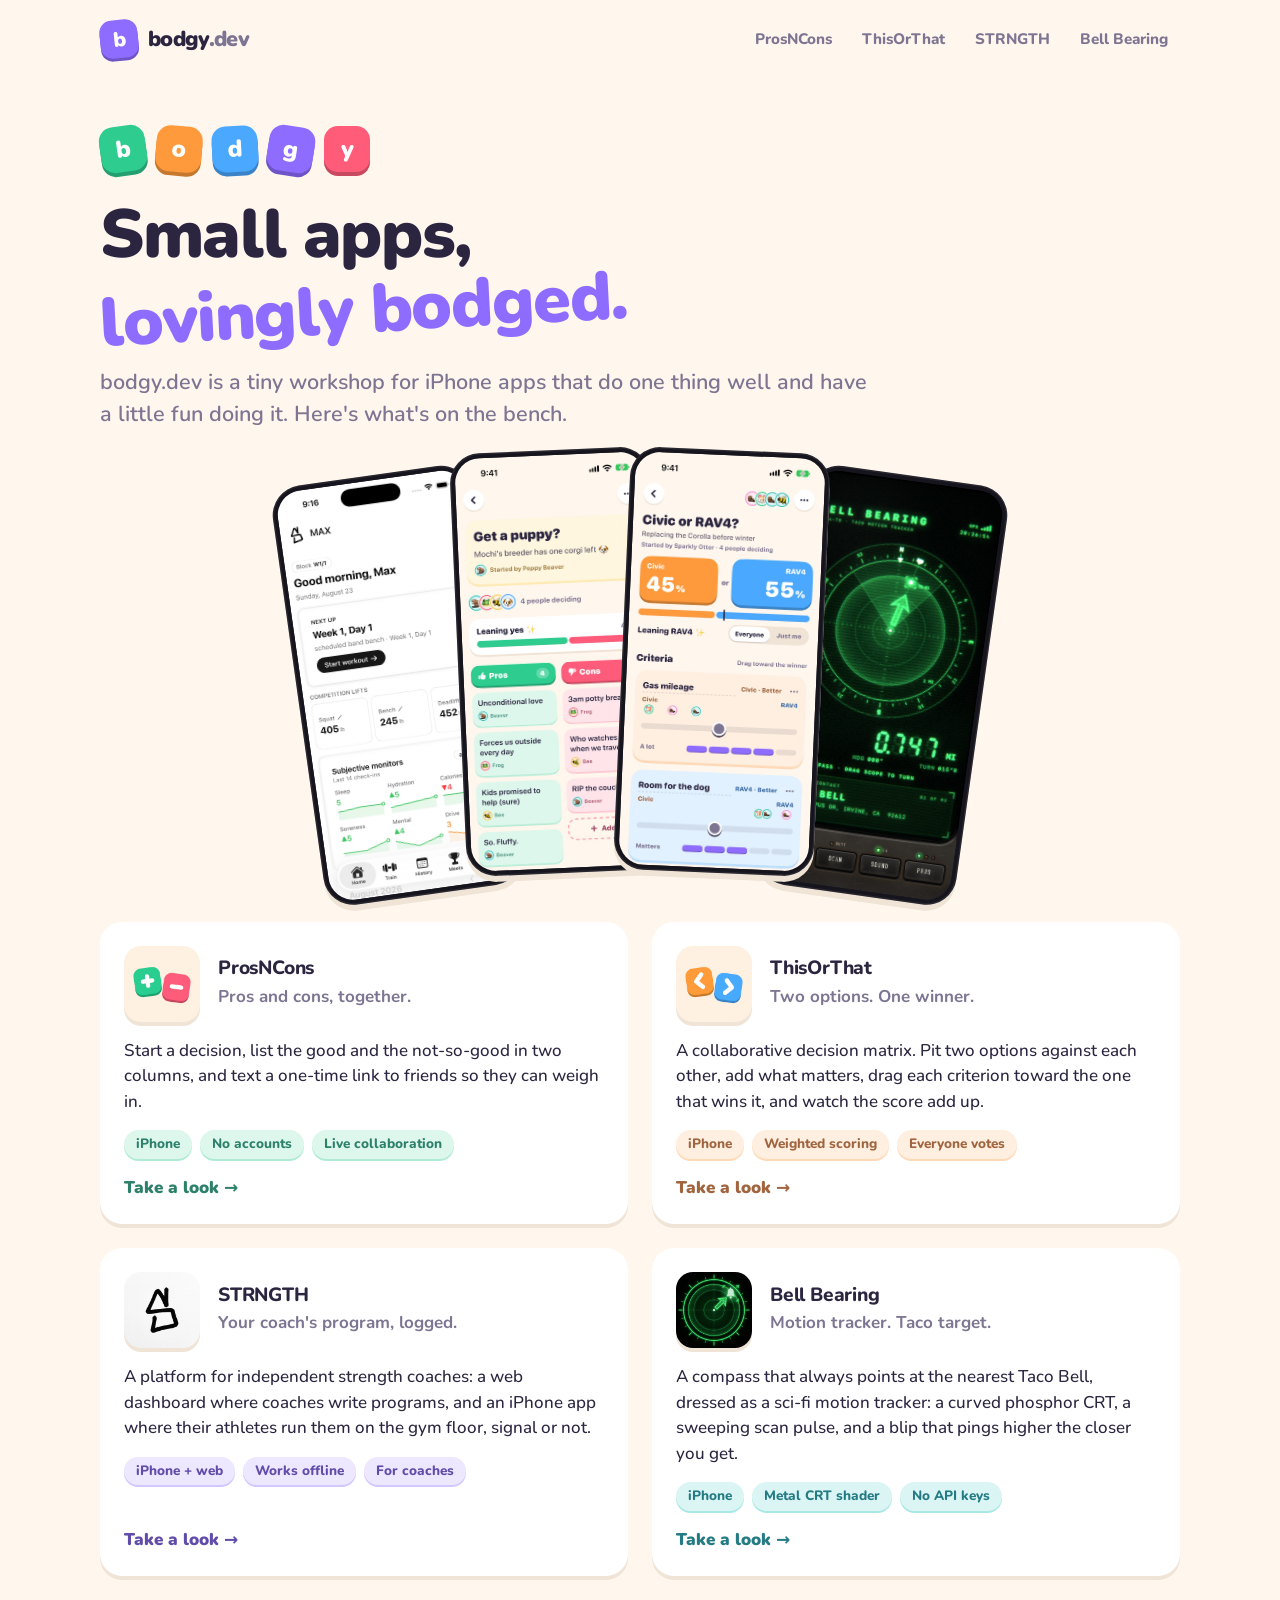
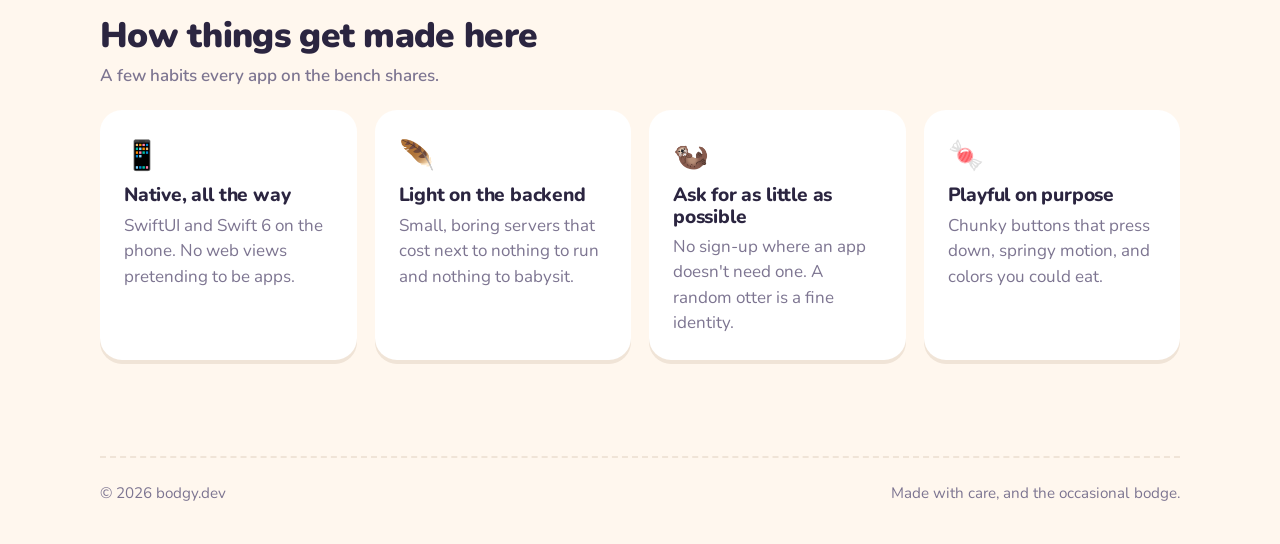
==== index.html @ c524fe6d "Build bodgy.dev: a portfolio for ProsNCons, ThisOrThat, STRNGTH and Bell Bearing A static site for G" ====
<!doctype html>
<html lang="en">
<head>
  <meta charset="utf-8">
  <meta name="viewport" content="width=device-width, initial-scale=1">
  <title>bodgy.dev — small apps, lovingly bodged</title>
  <meta name="description" content="bodgy.dev makes small, playful iPhone apps: ProsNCons, ThisOrThat, STRNGTH and Bell Bearing.">
  <meta name="theme-color" content="#FFF7EE" media="(prefers-color-scheme: light)">
  <meta name="theme-color" content="#17151F" media="(prefers-color-scheme: dark)">
  <meta property="og:title" content="bodgy.dev">
  <meta property="og:description" content="Small apps, lovingly bodged.">
  <meta property="og:url" content="https://bodgy.dev/">
  <link rel="icon" href="/favicon.svg" type="image/svg+xml">
  <link rel="preconnect" href="https://fonts.googleapis.com">
  <link rel="preconnect" href="https://fonts.gstatic.com" crossorigin>
  <link rel="stylesheet" href="https://fonts.googleapis.com/css2?family=Nunito:wght@500;600;700;800;900&display=swap">
  <link rel="stylesheet" href="/assets/site.css">
</head>
<body>
  <header class="site-header">
    <div class="wrap">
      <a class="wordmark" href="/" aria-label="bodgy.dev home"><span class="mark" aria-hidden="true">b</span><span>bodgy<span class="tld">.dev</span></span></a>
      <nav class="nav" aria-label="Products">
        <a href="/prosncons/">ProsNCons</a>
        <a href="/thisorthat/">ThisOrThat</a>
        <a href="/strngth/">STRNGTH</a>
        <a href="/bellbearing/">Bell Bearing</a>
      </nav>
    </div>
  </header>

  <main>
    <section class="hero wrap">
      <div class="tiles" aria-hidden="true">
        <span class="tint-mint">b</span>
        <span class="tint-tangerine">o</span>
        <span class="tint-sky">d</span>
        <span class="tint-grape">g</span>
        <span class="tint-strawberry">y</span>
      </div>
      <h1>Small apps,<br><span class="squiggle">lovingly bodged.</span></h1>
      <p class="lede">bodgy.dev is a tiny workshop for iPhone apps that do one thing well and have a little fun doing it. Here's what's on the bench.</p>
      <div class="fan" aria-hidden="true">
        <a href="/strngth/" tabindex="-1"><div class="phone"><img src="/assets/shots/strngth-1.jpg" alt="" width="800" height="1731"></div></a>
        <a href="/prosncons/" tabindex="-1"><div class="phone"><img src="/assets/shots/prosncons-1.jpg" alt="" width="797" height="1734"></div></a>
        <a href="/thisorthat/" tabindex="-1"><div class="phone"><img src="/assets/shots/thisorthat-1.jpg" alt="" width="797" height="1734"></div></a>
        <a href="/bellbearing/" tabindex="-1"><div class="phone"><img src="/assets/shots/bellbearing-1.jpg" alt="" width="797" height="1734"></div></a>
      </div>
    </section>

    <section class="wrap" aria-labelledby="apps-heading">
      <h2 id="apps-heading" class="sr-only">Apps</h2>
      <div class="grid">
        <a class="card product-card tint-mint" href="/prosncons/">
          <div class="top">
            <img class="app-icon" src="/assets/icons/prosncons.png" alt="" width="76" height="76">
            <div>
              <h3>ProsNCons</h3>
              <p class="tagline">Pros and cons, together.</p>
            </div>
          </div>
          <p class="blurb">Start a decision, list the good and the not-so-good in two columns, and text a one-time link to friends so they can weigh in.</p>
          <div class="chips"><span class="chip">iPhone</span><span class="chip">No accounts</span><span class="chip">Live collaboration</span></div>
          <span class="more">Take a look <span class="arrow">→</span></span>
        </a>

        <a class="card product-card tint-tangerine" href="/thisorthat/">
          <div class="top">
            <img class="app-icon" src="/assets/icons/thisorthat.png" alt="" width="76" height="76">
            <div>
              <h3>ThisOrThat</h3>
              <p class="tagline">Two options. One winner.</p>
            </div>
          </div>
          <p class="blurb">A collaborative decision matrix. Pit two options against each other, add what matters, drag each criterion toward the one that wins it, and watch the score add up.</p>
          <div class="chips"><span class="chip">iPhone</span><span class="chip">Weighted scoring</span><span class="chip">Everyone votes</span></div>
          <span class="more">Take a look <span class="arrow">→</span></span>
        </a>

        <a class="card product-card tint-grape" href="/strngth/">
          <div class="top">
            <img class="app-icon" src="/assets/icons/strngth.png" alt="" width="76" height="76">
            <div>
              <h3>STRNGTH</h3>
              <p class="tagline">Your coach's program, logged.</p>
            </div>
          </div>
          <p class="blurb">A platform for independent strength coaches: a web dashboard where coaches write programs, and an iPhone app where their athletes run them on the gym floor, signal or not.</p>
          <div class="chips"><span class="chip">iPhone + web</span><span class="chip">Works offline</span><span class="chip">For coaches</span></div>
          <span class="more">Take a look <span class="arrow">→</span></span>
        </a>

        <a class="card product-card tint-lagoon" href="/bellbearing/">
          <div class="top">
            <img class="app-icon" src="/assets/icons/bellbearing.png" alt="" width="76" height="76">
            <div>
              <h3>Bell Bearing</h3>
              <p class="tagline">Motion tracker. Taco target.</p>
            </div>
          </div>
          <p class="blurb">A compass that always points at the nearest Taco Bell, dressed as a sci-fi motion tracker: a curved phosphor CRT, a sweeping scan pulse, and a blip that pings higher the closer you get.</p>
          <div class="chips"><span class="chip">iPhone</span><span class="chip">Metal CRT shader</span><span class="chip">No API keys</span></div>
          <span class="more">Take a look <span class="arrow">→</span></span>
        </a>
      </div>
    </section>

    <section class="section wrap" aria-labelledby="how-heading">
      <div class="section-head">
        <h2 id="how-heading">How things get made here</h2>
        <p>A few habits every app on the bench shares.</p>
      </div>
      <div class="about">
        <div class="card">
          <span class="emoji" aria-hidden="true">📱</span>
          <h3>Native, all the way</h3>
          <p class="soft">SwiftUI and Swift 6 on the phone. No web views pretending to be apps.</p>
        </div>
        <div class="card">
          <span class="emoji" aria-hidden="true">🪶</span>
          <h3>Light on the backend</h3>
          <p class="soft">Small, boring servers that cost next to nothing to run and nothing to babysit.</p>
        </div>
        <div class="card">
          <span class="emoji" aria-hidden="true">🦦</span>
          <h3>Ask for as little as possible</h3>
          <p class="soft">No sign-up where an app doesn't need one. A random otter is a fine identity.</p>
        </div>
        <div class="card">
          <span class="emoji" aria-hidden="true">🍬</span>
          <h3>Playful on purpose</h3>
          <p class="soft">Chunky buttons that press down, springy motion, and colors you could eat.</p>
        </div>
      </div>
    </section>
  </main>

  <footer class="site-footer">
    <div class="wrap">
      <span>© 2026 bodgy.dev</span>
      <span>Made with care, and the occasional bodge.</span>
    </div>
  </footer>
</body>
</html>
---- assets/site.css ----
/*
  bodgy.dev — the ProsNCons design system, on the web.

  Flat, candy-colored, a little chunky. Everything sits on a warm cream page
  (deep plum at night) and "solid" surfaces get a darker edge underneath
  instead of a shadow. Values mirror ios/ProsNCons/Design/Theme.swift.
*/

:root {
  --page: #FFF7EE;
  --surface: #FFFFFF;
  --surface-edge: #F0E4D7;
  --ink: #2B2540;
  --ink-soft: #7D7591;

  --strawberry: #FF5C7A; --strawberry-edge: #C7485F; --strawberry-soft: #FFE5EA; --strawberry-soft-edge: #FFC1CC; --strawberry-ink: #A04360;
  --tangerine: #FF9A3C;  --tangerine-edge: #C7782F;  --tangerine-soft: #FFEFE0;  --tangerine-soft-edge: #FFD9B5;  --tangerine-ink: #A0653E;
  --lemon: #FFC53D;      --lemon-edge: #C79A30;      --lemon-soft: #FFF6E0;      --lemon-soft-edge: #FFE9B5;      --lemon-ink: #A07D3E;
  --mint: #2ECC8F;       --mint-edge: #249F70;       --mint-soft: #DEF7ED;       --mint-soft-edge: #B0ECD4;       --mint-ink: #2D816B;
  --lagoon: #1FC2BC;     --lagoon-edge: #189793;     --lagoon-soft: #DBF5F4;     --lagoon-soft-edge: #AAE8E6;     --lagoon-ink: #247B84;
  --sky: #4AA8FF;        --sky-edge: #3A83C7;        --sky-soft: #E2F1FF;        --sky-soft-edge: #BADEFF;        --sky-ink: #3C6DA9;
  --grape: #8E6CFF;      --grape-edge: #6F54C7;      --grape-soft: #EDE7FF;      --grape-soft-edge: #D4C7FF;      --grape-ink: #614CA9;
  --bubblegum: #FF7EC8;  --bubblegum-edge: #C7629C;  --bubblegum-soft: #FFEAF6;  --bubblegum-soft-edge: #FFCEEA;  --bubblegum-ink: #A0568B;

  --font: ui-rounded, "SF Pro Rounded", "Nunito", system-ui, -apple-system, sans-serif;
  --springy: cubic-bezier(.34, 1.56, .64, 1);
  --radius: 22px;
  --depth: 4px;
  color-scheme: light dark;
}

@media (prefers-color-scheme: dark) {
  :root {
    --page: #17151F;
    --surface: #25222F;
    --surface-edge: #0E0C14;
    --ink: #F5F2FA;
    --ink-soft: #A9A2BD;

    --strawberry-edge: #993749; --strawberry-soft: #4A2533; --strawberry-soft-edge: #301722; --strawberry-ink: #FF95A9;
    --tangerine-edge: #995C24;  --tangerine-soft: #4A3225;  --tangerine-soft-edge: #30201A;  --tangerine-ink: #FFBD80;
    --lemon-edge: #997625;      --lemon-soft: #4A3C26;      --lemon-soft-edge: #30261A;      --lemon-ink: #FFD981;
    --mint-edge: #1C7A56;       --mint-soft: #1C3D38;       --mint-soft-edge: #122725;       --mint-ink: #77DEB6;
    --lagoon-edge: #137471;     --lagoon-soft: #193B42;     --lagoon-soft-edge: #10252C;     --lagoon-ink: #6DD7D3;
    --sky-edge: #2C6599;        --sky-soft: #223550;        --sky-soft-edge: #162235;        --sky-ink: #89C6FF;
    --grape-edge: #554199;      --grape-soft: #312850;      --grape-soft-edge: #201935;      --grape-ink: #B69FFF;
    --bubblegum-edge: #994C78;  --bubblegum-soft: #4A2C44;  --bubblegum-soft-edge: #301C2D;  --bubblegum-ink: #FFABDB;
  }
}

/* A palette color, picked per element: class="tint-mint" etc. */
.tint-strawberry { --base: var(--strawberry); --edge: var(--strawberry-edge); --soft: var(--strawberry-soft); --soft-edge: var(--strawberry-soft-edge); --tint-ink: var(--strawberry-ink); --on-base: #fff; }
.tint-tangerine  { --base: var(--tangerine);  --edge: var(--tangerine-edge);  --soft: var(--tangerine-soft);  --soft-edge: var(--tangerine-soft-edge);  --tint-ink: var(--tangerine-ink);  --on-base: #fff; }
.tint-lemon      { --base: var(--lemon);      --edge: var(--lemon-edge);      --soft: var(--lemon-soft);      --soft-edge: var(--lemon-soft-edge);      --tint-ink: var(--lemon-ink);      --on-base: #5C4300; }
.tint-mint       { --base: var(--mint);       --edge: var(--mint-edge);       --soft: var(--mint-soft);       --soft-edge: var(--mint-soft-edge);       --tint-ink: var(--mint-ink);       --on-base: #fff; }
.tint-lagoon     { --base: var(--lagoon);     --edge: var(--lagoon-edge);     --soft: var(--lagoon-soft);     --soft-edge: var(--lagoon-soft-edge);     --tint-ink: var(--lagoon-ink);     --on-base: #fff; }
.tint-sky        { --base: var(--sky);        --edge: var(--sky-edge);        --soft: var(--sky-soft);        --soft-edge: var(--sky-soft-edge);        --tint-ink: var(--sky-ink);        --on-base: #fff; }
.tint-grape      { --base: var(--grape);      --edge: var(--grape-edge);      --soft: var(--grape-soft);      --soft-edge: var(--grape-soft-edge);      --tint-ink: var(--grape-ink);      --on-base: #fff; }
.tint-bubblegum  { --base: var(--bubblegum);  --edge: var(--bubblegum-edge);  --soft: var(--bubblegum-soft);  --soft-edge: var(--bubblegum-soft-edge);  --tint-ink: var(--bubblegum-ink);  --on-base: #fff; }

/* ---------- Base ---------- */

*, *::before, *::after { box-sizing: border-box; }

html { -webkit-text-size-adjust: 100%; }

body {
  margin: 0;
  background: var(--page);
  color: var(--ink);
  font-family: var(--font);
  font-size: 17px;
  line-height: 1.5;
  -webkit-font-smoothing: antialiased;
}

img { display: block; max-width: 100%; height: auto; }

a { color: inherit; }

h1, h2, h3 { line-height: 1.1; margin: 0; font-weight: 900; letter-spacing: -0.02em; }
h1 { font-size: clamp(2.5rem, 7vw, 4.25rem); }
h2 { font-size: clamp(1.6rem, 4vw, 2.2rem); }
h3 { font-size: 1.2rem; font-weight: 800; letter-spacing: -0.01em; }
p { margin: 0; }

.wrap { width: min(1080px, 100% - 32px); margin-inline: auto; }

.soft { color: var(--ink-soft); }

::selection { background: var(--grape); color: #fff; }

:focus-visible { outline: 3px solid var(--grape); outline-offset: 3px; border-radius: 8px; }

/* ---------- Header / footer ---------- */

.site-header { padding: 20px 0; }
.site-header .wrap { display: flex; align-items: center; justify-content: space-between; gap: 16px; }

.wordmark {
  display: inline-flex; align-items: center; gap: 10px;
  font-weight: 900; font-size: 1.35rem; letter-spacing: -0.03em; text-decoration: none;
}
.wordmark .mark {
  display: grid; place-items: center;
  width: 38px; height: 38px; border-radius: 12px;
  background: var(--grape); color: #fff;
  box-shadow: 0 3px 0 var(--grape-edge);
  font-size: 1.3rem; line-height: 1;
  transform: rotate(-6deg);
  transition: transform .35s var(--springy);
}
.wordmark:hover .mark { transform: rotate(6deg) scale(1.06); }
.wordmark .tld { color: var(--ink-soft); }

.nav { display: flex; gap: 6px; flex-wrap: wrap; justify-content: flex-end; }
.nav a {
  text-decoration: none; font-weight: 800; font-size: .95rem;
  padding: 6px 12px; border-radius: 999px; color: var(--ink-soft);
}
.nav a:hover, .nav a[aria-current="page"] { color: var(--ink); background: var(--surface); box-shadow: 0 3px 0 var(--surface-edge); }

.site-footer { padding: 56px 0 40px; color: var(--ink-soft); font-size: .95rem; }
.site-footer .wrap { display: flex; justify-content: space-between; flex-wrap: wrap; gap: 12px; border-top: 2px dashed var(--surface-edge); padding-top: 24px; }

@media (max-width: 640px) {
  .site-header .wrap { flex-direction: column; align-items: flex-start; }
  .nav { justify-content: flex-start; margin-left: -12px; }
}

/* ---------- Chunky surfaces ---------- */

.card {
  background: var(--surface);
  border-radius: var(--radius);
  box-shadow: 0 var(--depth) 0 var(--surface-edge);
  padding: 24px;
}
.card.soft-tint { background: var(--soft); box-shadow: 0 var(--depth) 0 var(--soft-edge); }
.card.base-tint { background: var(--base); box-shadow: 0 var(--depth) 0 var(--edge); color: var(--on-base); }

/* Buttons that physically press down onto their edge. */
.btn {
  --b-fill: var(--base, var(--grape));
  --b-edge: var(--edge, var(--grape-edge));
  --b-ink: var(--on-base, #fff);
  display: inline-flex; align-items: center; justify-content: center; gap: 8px;
  font: inherit; font-weight: 900; font-size: 1rem;
  padding: 13px 22px; border: 0; border-radius: 16px; cursor: pointer;
  background: var(--b-fill); color: var(--b-ink); text-decoration: none;
  box-shadow: 0 4px 0 var(--b-edge);
  transform: translateY(0);
  transition: transform .12s ease, box-shadow .12s ease;
}
.btn:hover { transform: translateY(-1px); box-shadow: 0 5px 0 var(--b-edge); }
.btn:active { transform: translateY(4px); box-shadow: 0 0 0 var(--b-edge); }
.btn.plain { --b-fill: var(--surface); --b-edge: var(--surface-edge); --b-ink: var(--ink); }
.btn.small { padding: 8px 14px; font-size: .9rem; border-radius: 12px; }

.chip {
  display: inline-flex; align-items: center; gap: 6px;
  padding: 4px 12px; border-radius: 999px;
  font-weight: 800; font-size: .85rem;
  background: var(--soft, var(--surface)); color: var(--tint-ink, var(--ink-soft));
  box-shadow: 0 2px 0 var(--soft-edge, var(--surface-edge));
}

.chips { display: flex; flex-wrap: wrap; gap: 8px; }

.app-icon {
  width: 96px; height: 96px; border-radius: 22.5%;
  box-shadow: 0 4px 0 var(--surface-edge);
  background: var(--surface);
}

/* ---------- Home ---------- */

.hero { padding: 48px 0 40px; }
.hero h1 .squiggle { color: var(--grape); display: inline-block; transform: rotate(-3deg); }
.hero p.lede { font-size: clamp(1.1rem, 2.4vw, 1.35rem); color: var(--ink-soft); max-width: 36em; margin-top: 18px; font-weight: 600; }

.tiles { display: flex; gap: 10px; margin-bottom: 26px; }
.tiles span {
  width: 46px; height: 46px; border-radius: 14px; display: grid; place-items: center;
  font-weight: 900; font-size: 1.5rem; color: var(--on-base);
  background: var(--base); box-shadow: 0 4px 0 var(--edge);
  animation: bob 3.2s ease-in-out infinite;
}
.tiles span:nth-child(1) { transform: rotate(-8deg); }
.tiles span:nth-child(2) { animation-delay: -.8s; transform: rotate(5deg); }
.tiles span:nth-child(3) { animation-delay: -1.6s; transform: rotate(-3deg); }
.tiles span:nth-child(4) { animation-delay: -2.4s; transform: rotate(9deg); }
@keyframes bob { 0%, 100% { translate: 0 0; } 50% { translate: 0 -6px; } }

.grid { display: grid; grid-template-columns: repeat(auto-fit, minmax(min(100%, 460px), 1fr)); gap: 24px; }

.product-card {
  display: flex; flex-direction: column; gap: 16px;
  text-decoration: none;
  transition: transform .35s var(--springy), box-shadow .2s ease;
}
.product-card:hover { transform: translateY(-4px) rotate(-.4deg); box-shadow: 0 8px 0 var(--surface-edge); }
.product-card:active { transform: translateY(2px); box-shadow: 0 2px 0 var(--surface-edge); }
.product-card .top { display: flex; gap: 18px; align-items: center; }
.product-card .app-icon { width: 76px; height: 76px; flex: none; }
.product-card .tagline { color: var(--ink-soft); font-weight: 700; margin-top: 4px; }
.product-card .blurb { font-weight: 500; }
.product-card .more { margin-top: auto; font-weight: 900; color: var(--tint-ink); }
.product-card:hover .more .arrow { translate: 4px 0; }
.product-card .more .arrow { display: inline-block; transition: translate .3s var(--springy); }

.section { padding: 40px 0; }
.section-head { margin-bottom: 22px; }
.section-head p { color: var(--ink-soft); margin-top: 8px; font-weight: 600; }

.about { display: grid; grid-template-columns: repeat(auto-fit, minmax(min(100%, 240px), 1fr)); gap: 18px; }
.about .card h3 { margin-bottom: 6px; }
.about .emoji { font-size: 1.8rem; margin-bottom: 8px; display: block; }

/* ---------- Product pages ---------- */

.product-hero { padding: 32px 0 24px; display: grid; grid-template-columns: auto 1fr; gap: 28px; align-items: center; }
.product-hero .app-icon { width: 132px; height: 132px; transform: rotate(-4deg); }
.product-hero .tagline { font-size: clamp(1.15rem, 2.6vw, 1.45rem); font-weight: 700; color: var(--ink-soft); margin-top: 10px; max-width: 30em; }
.product-hero .chips { margin-top: 18px; }
@media (max-width: 640px) {
  .product-hero { grid-template-columns: 1fr; gap: 20px; }
  .product-hero .app-icon { width: 104px; height: 104px; }
}

.features { display: grid; grid-template-columns: repeat(auto-fit, minmax(min(100%, 280px), 1fr)); gap: 18px; }
.features .card h3 { display: flex; align-items: center; gap: 10px; margin-bottom: 8px; }
.features .card .glyph {
  width: 36px; height: 36px; border-radius: 11px; display: grid; place-items: center; flex: none;
  background: var(--soft); box-shadow: 0 3px 0 var(--soft-edge); font-size: 1.1rem;
}
.features .card p { color: var(--ink-soft); font-weight: 500; }

.split { display: grid; grid-template-columns: 1.1fr 1fr; gap: 28px; align-items: start; }
@media (max-width: 860px) { .split { grid-template-columns: 1fr; } }

.prose p + p { margin-top: 12px; }
.prose p { font-weight: 500; }
.prose ul { padding-left: 1.2em; margin: 12px 0 0; }
.prose li { margin: 6px 0; font-weight: 500; }

.stack { display: grid; gap: 10px; }
.stack-row { display: flex; justify-content: space-between; gap: 12px; padding: 12px 0; border-bottom: 2px dashed var(--surface-edge); }
.stack-row:last-child { border-bottom: 0; }
.stack-row dt { font-weight: 800; }
.stack-row dd { margin: 0; color: var(--ink-soft); font-weight: 600; text-align: right; }

.callout { display: flex; gap: 16px; align-items: center; justify-content: space-between; flex-wrap: wrap; }
.callout p { font-weight: 700; }

.fine { font-size: .9rem; color: var(--ink-soft); font-weight: 500; }

.siblings { display: grid; grid-template-columns: repeat(auto-fit, minmax(min(100%, 220px), 1fr)); gap: 14px; }
.sibling { display: flex; align-items: center; gap: 12px; text-decoration: none; padding: 14px; }
.sibling img { width: 44px; height: 44px; border-radius: 22.5%; }
.sibling strong { display: block; }
.sibling span { font-size: .9rem; color: var(--ink-soft); font-weight: 600; }
.sibling:hover { transform: translateY(-2px); box-shadow: 0 6px 0 var(--surface-edge); }
.sibling { transition: transform .3s var(--springy), box-shadow .2s ease; }


@media (prefers-reduced-motion: reduce) {
  *, *::before, *::after { animation: none !important; transition: none !important; }
}

.sr-only { position: absolute; width: 1px; height: 1px; padding: 0; margin: -1px; overflow: hidden; clip: rect(0 0 0 0); white-space: nowrap; border: 0; }

/* ---------- Screenshots ---------- */

/* A row of phones; scrolls sideways on narrow screens instead of shrinking. */
.gallery {
  display: flex; gap: 28px; justify-content: center; align-items: flex-start;
  margin: 0; padding: 18px 16px 34px; list-style: none;
  overflow-x: auto; scroll-snap-type: x mandatory; scrollbar-width: none;
}
.gallery::-webkit-scrollbar { display: none; }
@media (max-width: 860px) { .gallery { justify-content: flex-start; } }

.shot { flex: 0 0 auto; margin: 0; scroll-snap-align: center; text-align: center; }
.gallery li:nth-child(odd) .phone { transform: rotate(-1.5deg); }
.gallery li:nth-child(even) .phone { transform: rotate(1.5deg) translateY(18px); }
.gallery li:nth-child(even) figcaption { margin-top: 32px; }
.shot figcaption { margin-top: 14px; font-weight: 800; font-size: .95rem; color: var(--ink-soft); max-width: 220px; margin-inline: auto; }

.phone {
  width: clamp(190px, 21vw, 236px);
  padding: 7px; border-radius: 38px;
  background: #16141D;
  box-shadow: 0 6px 0 var(--surface-edge), inset 0 0 0 1.5px rgba(255, 255, 255, .08);
  transition: transform .45s var(--springy);
}
.gallery li .phone:hover { transform: rotate(0) translateY(-6px) scale(1.02); }
.phone img { width: 100%; height: auto; aspect-ratio: 797 / 1734; object-fit: cover; border-radius: 31px; background: var(--surface); }

.gallery-wrap { margin-inline: auto; max-width: 1180px; }

/* Home: the four apps fanned out under the headline. */
.fan { display: flex; justify-content: center; padding: 12px 0 8px; margin-top: 8px; }
.fan a { display: block; margin: 0 -18px; transition: transform .45s var(--springy); position: relative; }
.fan .phone { width: clamp(118px, 19vw, 200px); padding: 5px; border-radius: 30px; }
.fan .phone img { border-radius: 25px; }
.fan a:nth-child(1) { transform: rotate(-8deg) translateY(24px); z-index: 1; }
.fan a:nth-child(2) { transform: rotate(-2.5deg); z-index: 2; }
.fan a:nth-child(3) { transform: rotate(2.5deg); z-index: 3; }
.fan a:nth-child(4) { transform: rotate(8deg) translateY(24px); z-index: 2; }
.fan a:hover { transform: translateY(-14px) rotate(0) scale(1.04); z-index: 5; }
.fan .phone:hover { transform: none; }
@media (max-width: 560px) { .fan a { margin: 0 -26px; } }
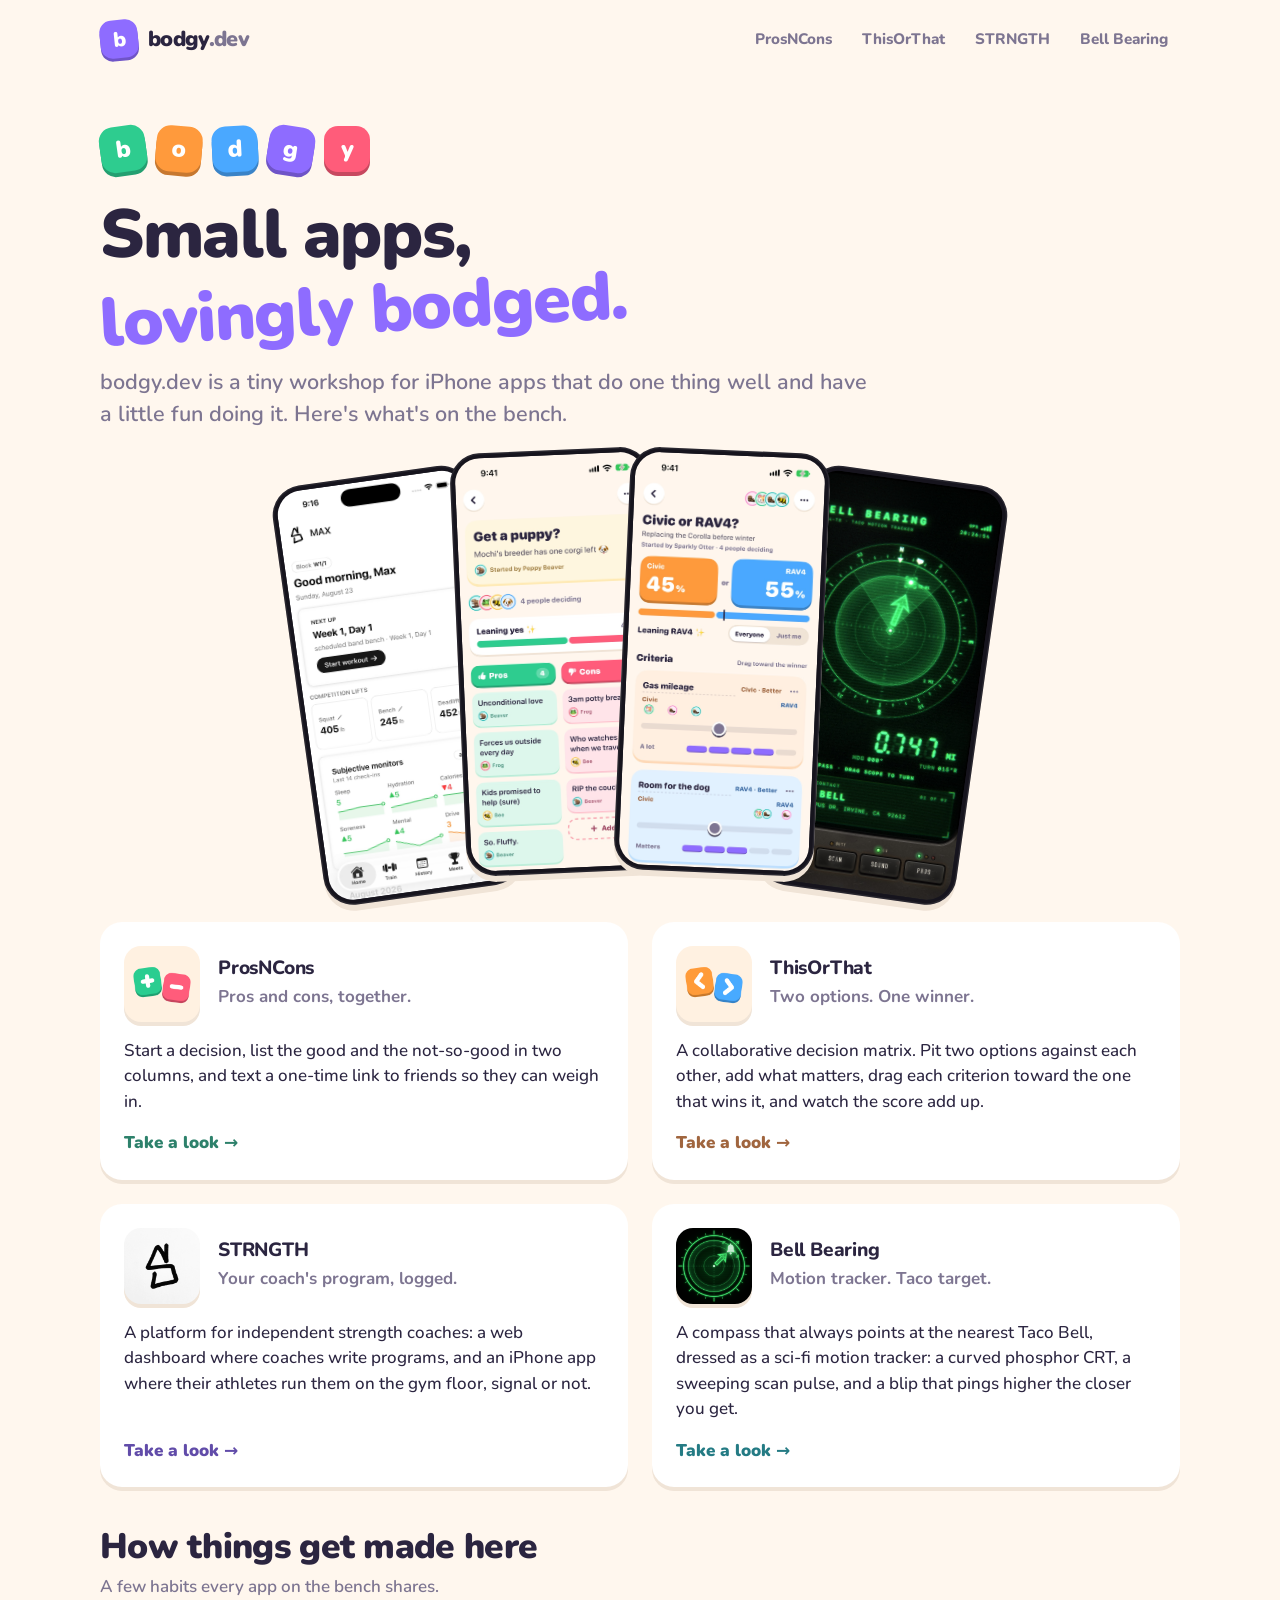
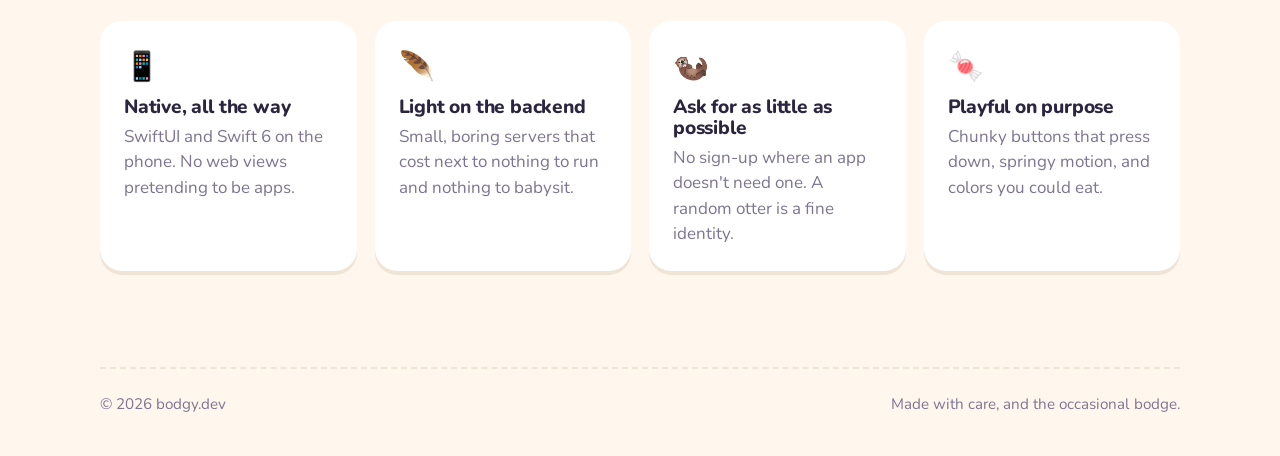
==== commit 8651a020: "Drop the feature chips from every page Co-Authored-By: Claude Opus 5.5 <noreply@anthropic.com>" ====
--- a/index.html
+++ b/index.html
@@ -60,7 +60,6 @@
             </div>
           </div>
           <p class="blurb">Start a decision, list the good and the not-so-good in two columns, and text a one-time link to friends so they can weigh in.</p>
-          <div class="chips"><span class="chip">iPhone</span><span class="chip">No accounts</span><span class="chip">Live collaboration</span></div>
           <span class="more">Take a look <span class="arrow">→</span></span>
         </a>
 
@@ -73,7 +72,6 @@
             </div>
           </div>
           <p class="blurb">A collaborative decision matrix. Pit two options against each other, add what matters, drag each criterion toward the one that wins it, and watch the score add up.</p>
-          <div class="chips"><span class="chip">iPhone</span><span class="chip">Weighted scoring</span><span class="chip">Everyone votes</span></div>
           <span class="more">Take a look <span class="arrow">→</span></span>
         </a>
 
@@ -86,7 +84,6 @@
             </div>
           </div>
           <p class="blurb">A platform for independent strength coaches: a web dashboard where coaches write programs, and an iPhone app where their athletes run them on the gym floor, signal or not.</p>
-          <div class="chips"><span class="chip">iPhone + web</span><span class="chip">Works offline</span><span class="chip">For coaches</span></div>
           <span class="more">Take a look <span class="arrow">→</span></span>
         </a>
 
@@ -99,7 +96,6 @@
             </div>
           </div>
           <p class="blurb">A compass that always points at the nearest Taco Bell, dressed as a sci-fi motion tracker: a curved phosphor CRT, a sweeping scan pulse, and a blip that pings higher the closer you get.</p>
-          <div class="chips"><span class="chip">iPhone</span><span class="chip">Metal CRT shader</span><span class="chip">No API keys</span></div>
           <span class="more">Take a look <span class="arrow">→</span></span>
         </a>
       </div>
--- a/assets/site.css
+++ b/assets/site.css
@@ -157,15 +157,7 @@
 .btn.plain { --b-fill: var(--surface); --b-edge: var(--surface-edge); --b-ink: var(--ink); }
 .btn.small { padding: 8px 14px; font-size: .9rem; border-radius: 12px; }
 
-.chip {
-  display: inline-flex; align-items: center; gap: 6px;
-  padding: 4px 12px; border-radius: 999px;
-  font-weight: 800; font-size: .85rem;
-  background: var(--soft, var(--surface)); color: var(--tint-ink, var(--ink-soft));
-  box-shadow: 0 2px 0 var(--soft-edge, var(--surface-edge));
-}
-
-.chips { display: flex; flex-wrap: wrap; gap: 8px; }
+.actions { display: flex; flex-wrap: wrap; gap: 10px; }
 
 .app-icon {
   width: 96px; height: 96px; border-radius: 22.5%;
@@ -222,7 +214,6 @@
 .product-hero { padding: 32px 0 24px; display: grid; grid-template-columns: auto 1fr; gap: 28px; align-items: center; }
 .product-hero .app-icon { width: 132px; height: 132px; transform: rotate(-4deg); }
 .product-hero .tagline { font-size: clamp(1.15rem, 2.6vw, 1.45rem); font-weight: 700; color: var(--ink-soft); margin-top: 10px; max-width: 30em; }
-.product-hero .chips { margin-top: 18px; }
 @media (max-width: 640px) {
   .product-hero { grid-template-columns: 1fr; gap: 20px; }
   .product-hero .app-icon { width: 104px; height: 104px; }
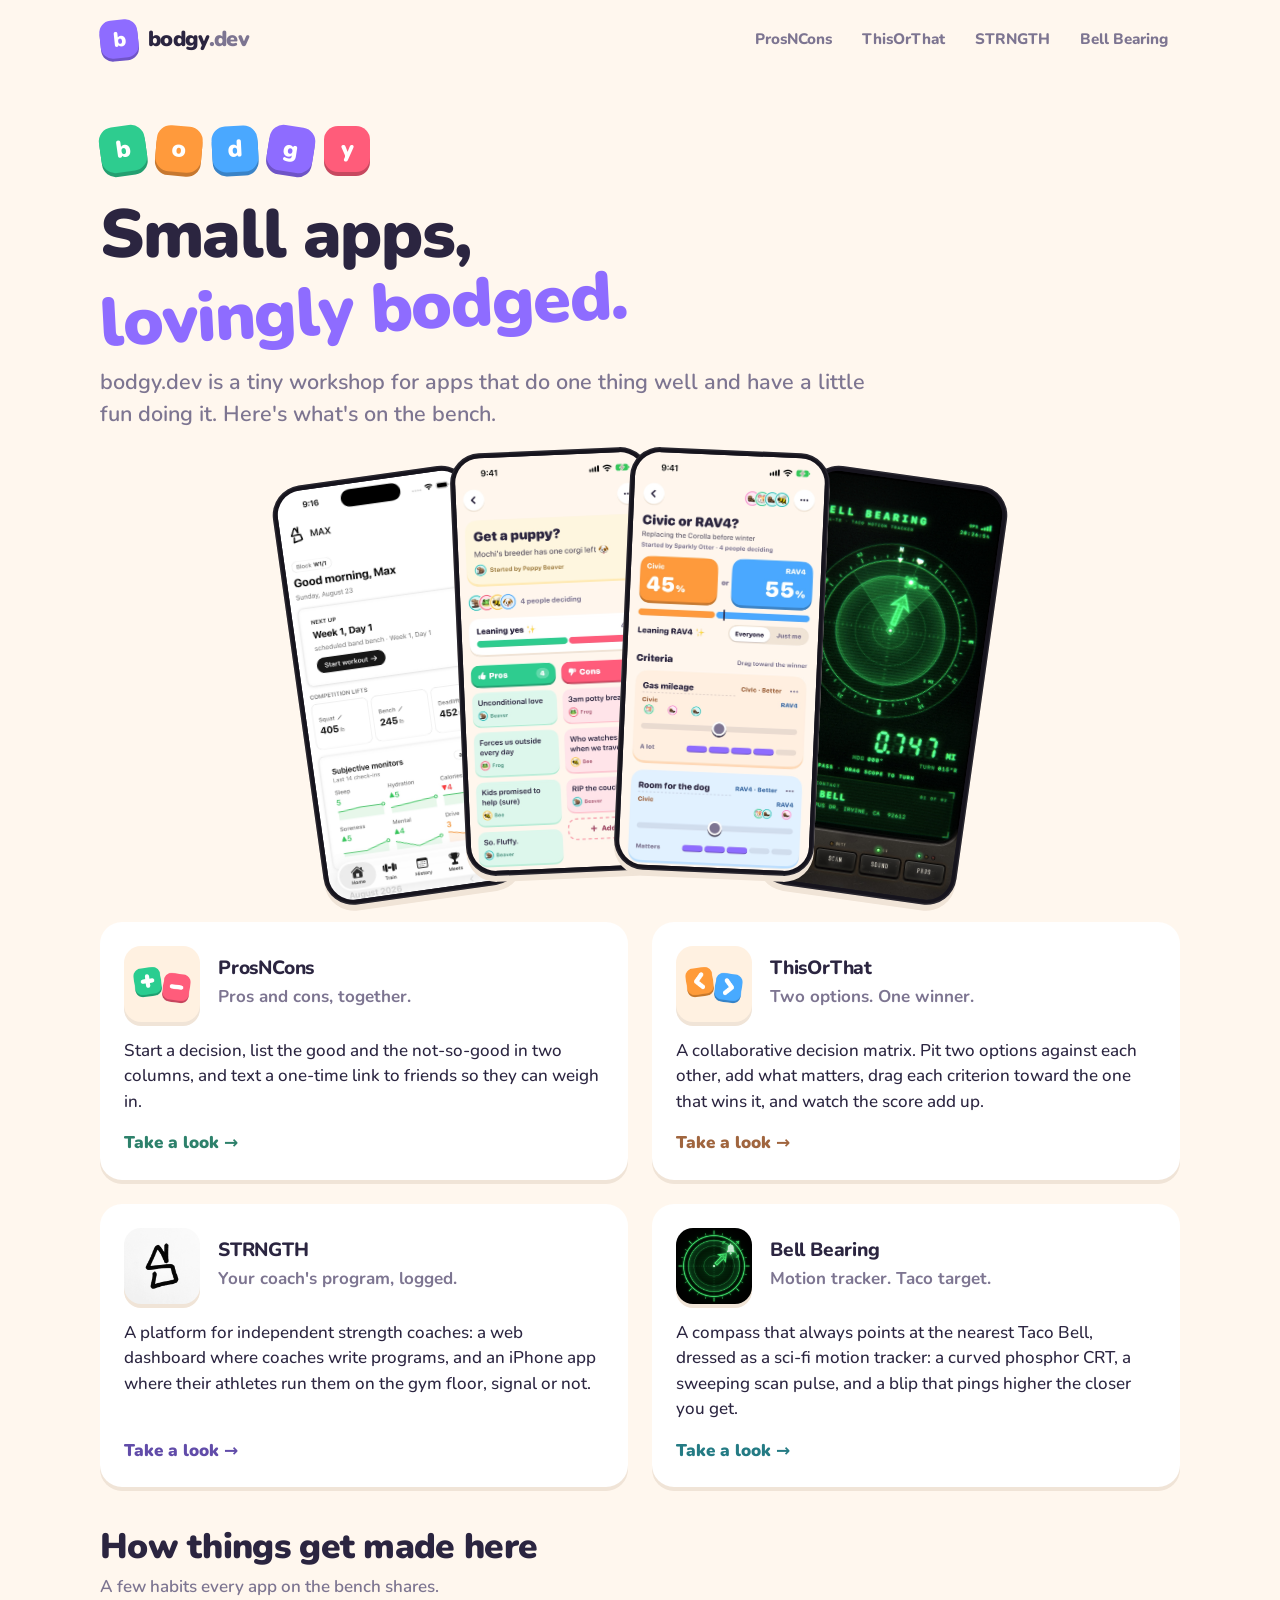
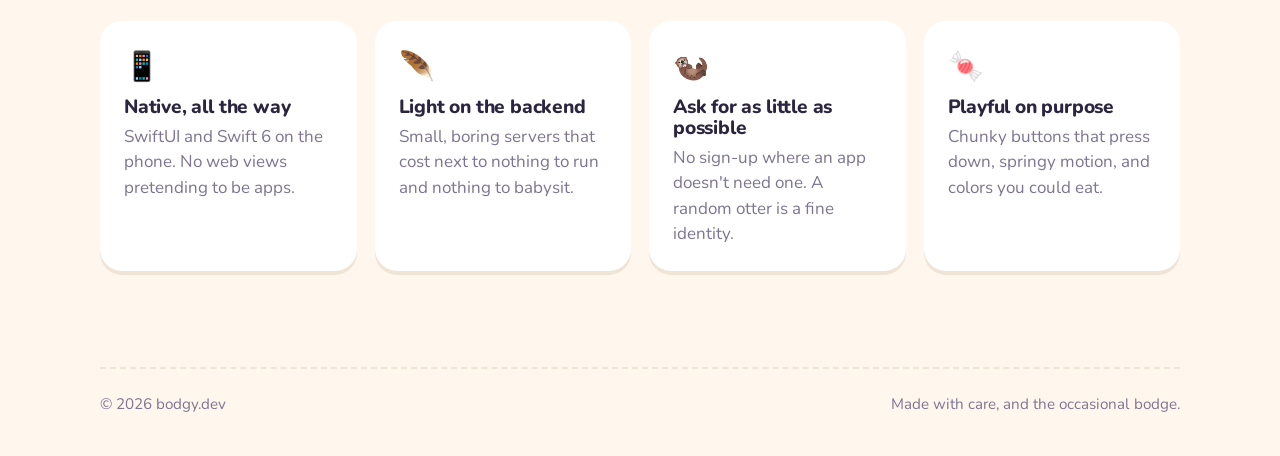
==== commit 970e4236: "Say apps, not iPhone apps, in the home page intro Co-Authored-By: Claude Opus 5.5 <noreply@anthropic" ====
--- a/index.html
+++ b/index.html
@@ -39,7 +39,7 @@
         <span class="tint-strawberry">y</span>
       </div>
       <h1>Small apps,<br><span class="squiggle">lovingly bodged.</span></h1>
-      <p class="lede">bodgy.dev is a tiny workshop for iPhone apps that do one thing well and have a little fun doing it. Here's what's on the bench.</p>
+      <p class="lede">bodgy.dev is a tiny workshop for apps that do one thing well and have a little fun doing it. Here's what's on the bench.</p>
       <div class="fan" aria-hidden="true">
         <a href="/strngth/" tabindex="-1"><div class="phone"><img src="/assets/shots/strngth-1.jpg" alt="" width="800" height="1731"></div></a>
         <a href="/prosncons/" tabindex="-1"><div class="phone"><img src="/assets/shots/prosncons-1.jpg" alt="" width="797" height="1734"></div></a>
